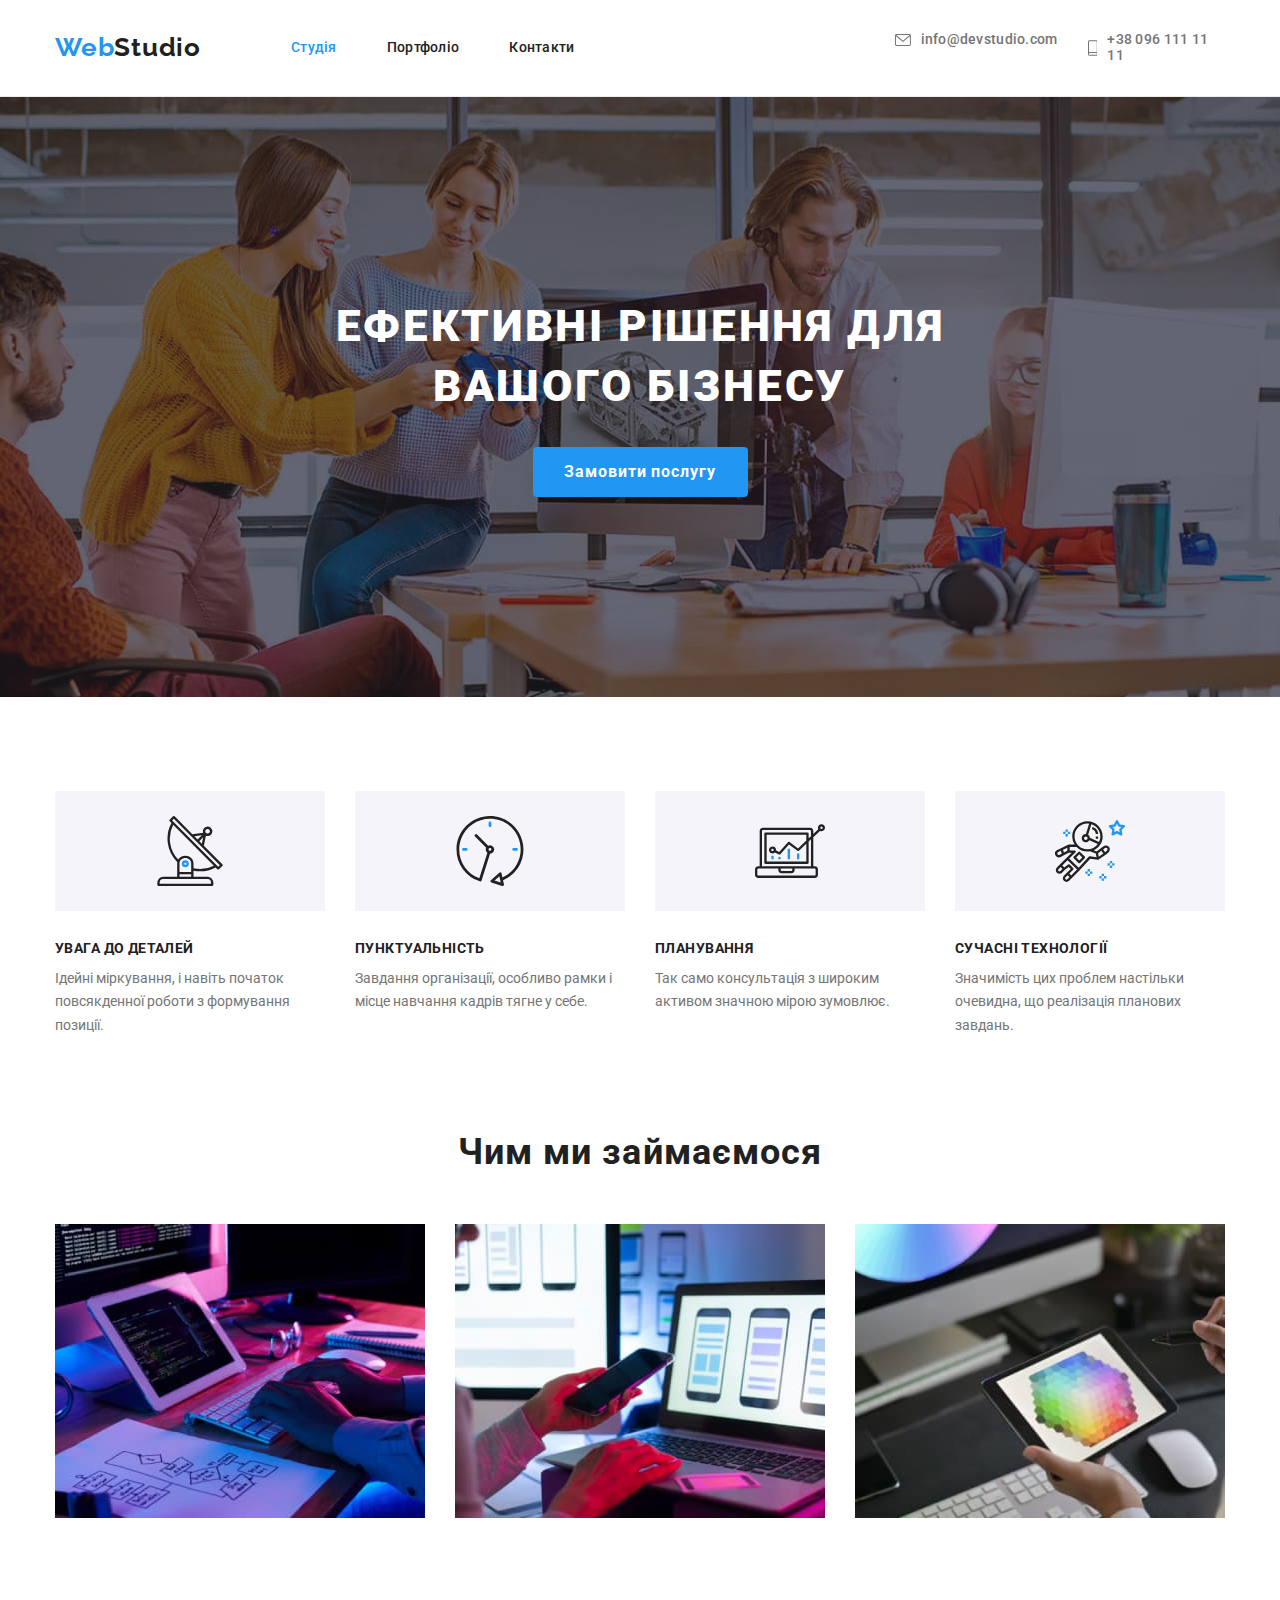
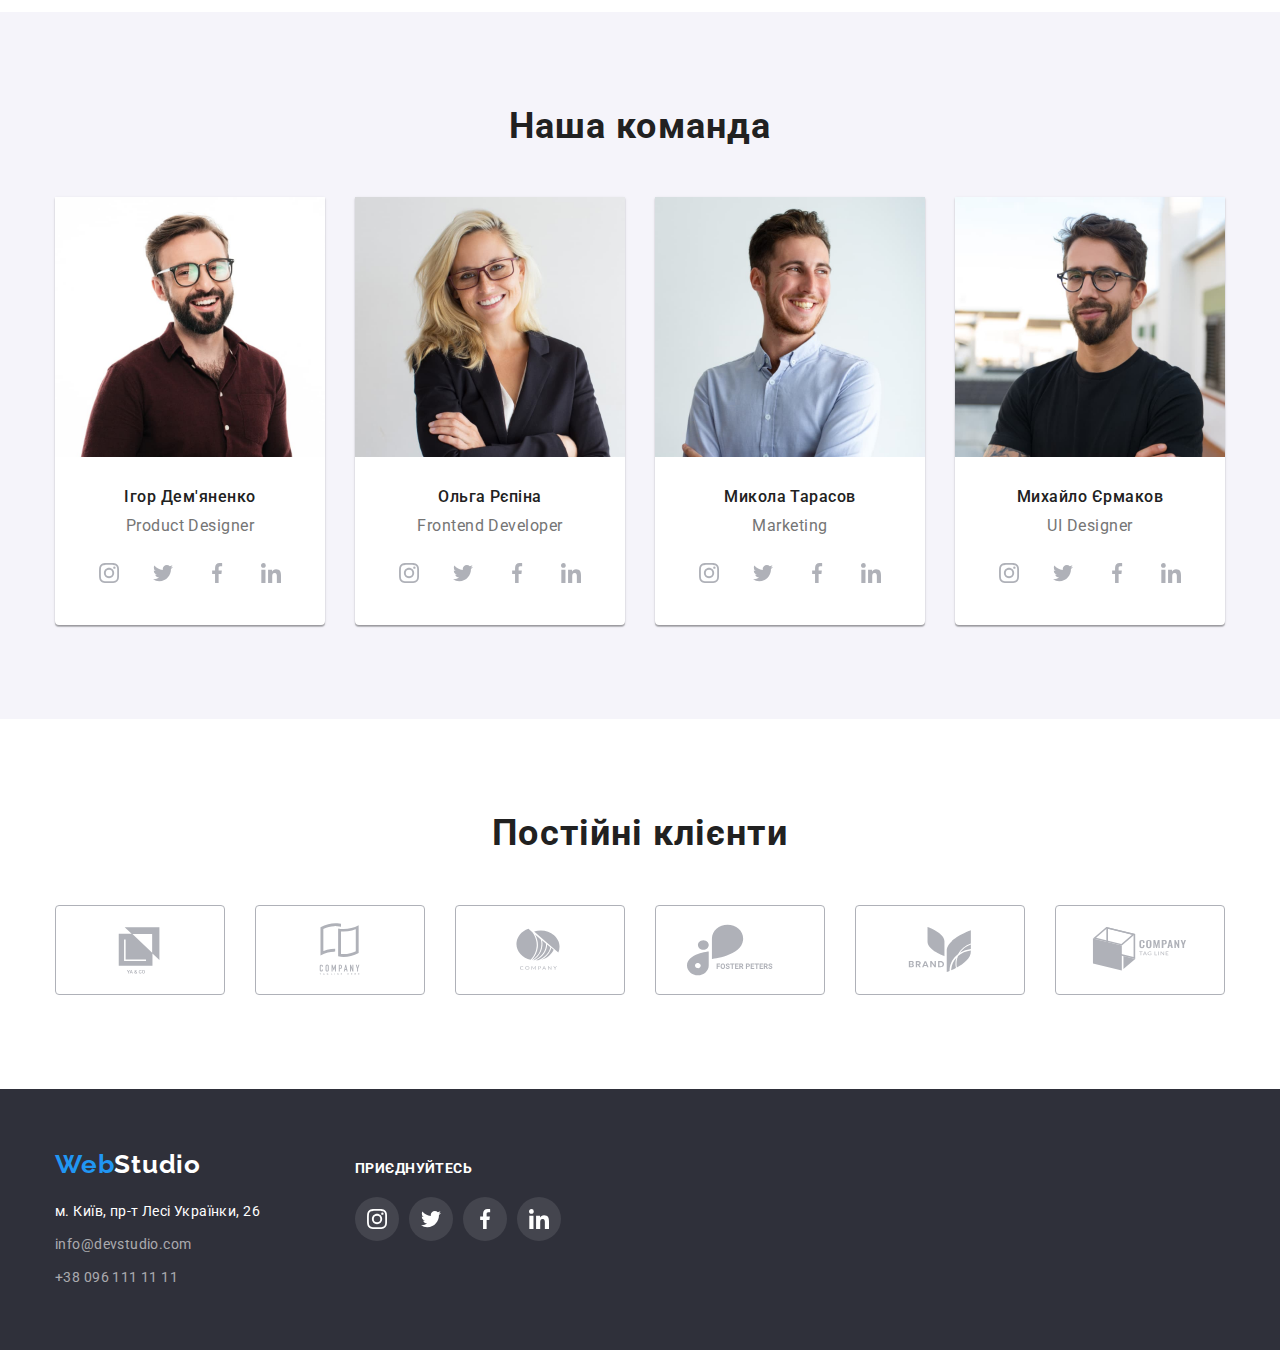
==== index.html @ 6e2fa0db "Initial commit" ====
<!DOCTYPE html>
<html lang="uk">
  <head>
    <meta charset="UTF-8" />
    <meta http-equiv="X-UA-Compatible" content="IE=edge" />
    <meta name="viewport" content="width=device-width, initial-scale=1.0" />
    <title>Document</title>
    <link rel="preconnect" href="https://fonts.googleapis.com" />
    <link rel="preconnect" href="https://fonts.gstatic.com" crossorigin />
    <link
      href="https://fonts.googleapis.com/css2?family=Raleway:wght@700&family=Roboto:wght@400;500;700;900&display=swap"
      rel="stylesheet"
    />
    <link
      rel="stylesheet"
      href="https://cdnjs.cloudflare.com/ajax/libs/modern-normalize/1.1.0/modern-normalize.min.css"
    />
    <link rel="stylesheet" href="./css/styles.css" />
  </head>
  <body>
    <header>
      <div class="container">
        <div class="header-container">
          <nav class="header-nav">
            <a class="logo link" href="./index.html" lang="en"
              ><span class="accent">Web</span>Studio</a
            >
            <ul class="site-nav list">
              <li><a class="link current" href="./index.html">Студія</a></li>
              <li><a class="link" href="./portfolio.html">Портфоліо</a></li>
              <li><a class="link" href="#">Контакти</a></li>
            </ul>
          </nav>
          <ul class="auth-nav list">
            <li>
              <a class="link" href="mailto:info@devstudio.com">
                <svg width="16" height="12">
                  <use href="./images/icons.svg#icon-mail"></use>
                </svg>
                info@devstudio.com
              </a>
            </li>
            <li>
              <a class="link" href="tel:+380961111111">
                <svg width="10" height="16">
                  <use href="./images/icons.svg#icon-phone"></use>
                </svg>
                +38 096 111 11 11
              </a>
            </li>
          </ul>
        </div>
      </div>
    </header>
    <main>
      <section class="hero">
        <div class="hero-content">
          <h1 class="hero-title">Ефективні рішення для вашого бізнесу</h1>
          <button class="hero-button" type="button">Замовити послугу</button>
        </div>
      </section>
      <section class="section">
        <div class="container">
          <h2 class="section-title visually-hidden">Особливості</h2>
          <ul class="features list">
            <li class="features-item">
              <div class="features-icon">
                <svg width="70" height="70">
                  <use href="./images/icons.svg#icon-antenna"></use>
                </svg>
              </div>
              <h3 class="features-title">Увага до деталей</h3>
              <p class="features-text">
                Ідейні міркування, і навіть початок повсякденної роботи з формування позиції.
              </p>
            </li>
            <li class="features-item">
              <div class="features-icon">
                <svg width="70" height="70">
                  <use href="./images/icons.svg#icon-clock"></use>
                </svg>
              </div>
              <h3 class="features-title">Пунктуальність</h3>
              <p class="features-text">
                Завдання організації, особливо рамки і місце навчання кадрів тягне у себе.
              </p>
            </li>
            <li class="features-item">
              <div class="features-icon">
                <svg width="70" height="70">
                  <use href="./images/icons.svg#icon-diagram"></use>
                </svg>
              </div>
              <h3 class="features-title">Планування</h3>
              <p class="features-text">
                Так само консультація з широким активом значною мірою зумовлює.
              </p>
            </li>
            <li class="features-item">
              <div class="features-icon">
                <svg width="70" height="70">
                  <use href="./images/icons.svg#icon-astronaut"></use>
                </svg>
              </div>
              <h3 class="features-title">Сучасні технології</h3>
              <p class="features-text">
                Значимість цих проблем настільки очевидна, що реалізація планових завдань.
              </p>
            </li>
          </ul>
        </div>
      </section>
      <section class="section product">
        <div class="container">
          <h2 class="section-title">Чим ми займаємося</h2>
          <ul class="list">
            <li>
              <img src="./images/desktop-app.jpg" alt="Десктопні додатки" width="370" />
            </li>
            <li>
              <img src="./images/mobile-app.jpg" alt="Мобільні додатки" width="370" />
            </li>
            <li>
              <img src="./images/design-solution.jpg" alt="Дизайнерські рішення" width="370" />
            </li>
          </ul>
        </div>
      </section>
      <section class="team section">
        <div class="container">
          <h2 class="section-title">Наша команда</h2>
          <ul class="team list">
            <li class="team-item">
              <img class="team-image" src="./images/pd.jpg" alt="Дизайнер продукту" width="270" />
              <div class="team-card-content">
                <h3 class="team-title">Ігор Дем'яненко</h3>
                <p class="team-text">Product Designer</p>
                <ul class="social-list list">
                  <li class="social-item">
                    <a class="social-link" href="#">
                      <svg class="social-icon" width="20" height="20">
                        <use href="./images/icons.svg#icon-instagram"></use>
                      </svg>
                    </a>
                  </li>
                  <li class="social-item">
                    <a class="social-link" href="#">
                      <svg class="social-icon" width="20" height="20">
                        <use href="./images/icons.svg#icon-twitter"></use>
                      </svg>
                    </a>
                  </li>
                  <li class="social-item">
                    <a class="social-link" href="#">
                      <svg class="social-icon" width="20" height="20">
                        <use href="./images/icons.svg#icon-facebook"></use>
                      </svg>
                    </a>
                  </li>
                  <li class="social-item">
                    <a class="social-link" href="#">
                      <svg class="social-icon" width="20" height="20">
                        <use href="./images/icons.svg#icon-linkedin"></use>
                      </svg>
                    </a>
                  </li>
                </ul>
              </div>
            </li>
            <li class="team-item">
              <img
                class="team-image"
                src="./images/fd.jpg"
                alt="Розробник інтерфейсу"
                width="270"
              />
              <div class="team-card-content">
                <h3 class="team-title">Ольга Рєпіна</h3>
                <p class="team-text">Frontend Developer</p>
                <ul class="social-list list">
                  <li class="social-item">
                    <a class="social-link" href="#">
                      <svg class="social-icon" width="20" height="20">
                        <use href="./images/icons.svg#icon-instagram"></use>
                      </svg>
                    </a>
                  </li>
                  <li class="social-item">
                    <a class="social-link" href="#">
                      <svg class="social-icon" width="20" height="20">
                        <use href="./images/icons.svg#icon-twitter"></use>
                      </svg>
                    </a>
                  </li>
                  <li class="social-item">
                    <a class="social-link" href="#">
                      <svg class="social-icon" width="20" height="20">
                        <use href="./images/icons.svg#icon-facebook"></use>
                      </svg>
                    </a>
                  </li>
                  <li class="social-item">
                    <a class="social-link" href="#">
                      <svg class="social-icon" width="20" height="20">
                        <use href="./images/icons.svg#icon-linkedin"></use>
                      </svg>
                    </a>
                  </li>
                </ul>
              </div>
            </li>
            <li class="team-item">
              <img class="team-image" src="./images/m.jpg" alt="Маркетолог" width="270" />
              <div class="team-card-content">
                <h3 class="team-title">Микола Тарасов</h3>
                <p class="team-text">Marketing</p>
                <ul class="social-list list">
                  <li class="social-item">
                    <a class="social-link" href="#">
                      <svg class="social-icon" width="20" height="20">
                        <use href="./images/icons.svg#icon-instagram"></use>
                      </svg>
                    </a>
                  </li>
                  <li class="social-item">
                    <a class="social-link" href="#">
                      <svg class="social-icon" width="20" height="20">
                        <use href="./images/icons.svg#icon-twitter"></use>
                      </svg>
                    </a>
                  </li>
                  <li class="social-item">
                    <a class="social-link" href="#">
                      <svg class="social-icon" width="20" height="20">
                        <use href="./images/icons.svg#icon-facebook"></use>
                      </svg>
                    </a>
                  </li>
                  <li class="social-item">
                    <a class="social-link" href="#">
                      <svg class="social-icon" width="20" height="20">
                        <use href="./images/icons.svg#icon-linkedin"></use>
                      </svg>
                    </a>
                  </li>
                </ul>
              </div>
            </li>
            <li class="team-item">
              <img
                class="team-image"
                src="./images/ui.jpg"
                alt="Дизайнер інтерфейсу користувача"
                width="270"
              />
              <div class="team-card-content">
                <h3 class="team-title">Михайло Єрмаков</h3>
                <p class="team-text">UI Designer</p>
                <ul class="social-list list">
                  <li class="social-item">
                    <a class="social-link" href="#">
                      <svg class="social-icon" width="20" height="20">
                        <use href="./images/icons.svg#icon-instagram"></use>
                      </svg>
                    </a>
                  </li>
                  <li class="social-item">
                    <a class="social-link" href="#">
                      <svg class="social-icon" width="20" height="20">
                        <use href="./images/icons.svg#icon-twitter"></use>
                      </svg>
                    </a>
                  </li>
                  <li class="social-item">
                    <a class="social-link" href="#">
                      <svg class="social-icon" width="20" height="20">
                        <use href="./images/icons.svg#icon-facebook"></use>
                      </svg>
                    </a>
                  </li>
                  <li class="social-item">
                    <a class="social-link" href="#">
                      <svg class="social-icon" width="20" height="20">
                        <use href="./images/icons.svg#icon-linkedin"></use>
                      </svg>
                    </a>
                  </li>
                </ul>
              </div>
            </li>
          </ul>
        </div>
      </section>
      <section class="section">
        <div class="container">
          <h2 class="section-title">Постійні клієнти</h2>
          <ul class="clients list">
            <li class="clients-item">
              <a class="clients-link" href="#">
                <svg class="clients-icon" width="106" height="60">
                  <use href="./images/icons.svg#icon-ya-co"></use>
                </svg>
              </a>
            </li>
            <li class="clients-item">
              <a class="clients-link" href="#">
                <svg class="clients-icon" width="106" height="106">
                  <use href="./images/icons.svg#icon-tagline"></use>
                </svg>
              </a>
            </li>
            <li class="clients-item">
              <a class="clients-link" href="#">
                <svg class="clients-icon" width="106" height="60">
                  <use href="./images/icons.svg#icon-company"></use>
                </svg>
              </a>
            </li>
            <li class="clients-item">
              <a class="clients-link" href="#">
                <svg class="clients-icon" width="106" height="60">
                  <use href="./images/icons.svg#icon-foster-peters"></use>
                </svg>
              </a>
            </li>
            <li class="clients-item">
              <a class="clients-link" href="#">
                <svg class="clients-icon" width="106" height="60">
                  <use href="./images/icons.svg#icon-brand"></use>
                </svg>
              </a>
            </li>
            <li class="clients-item">
              <a class="clients-link" href="#">
                <svg class="clients-icon" width="106" height="60">
                  <use href="./images/icons.svg#icon-tag-line"></use>
                </svg>
              </a>
            </li>
          </ul>
        </div>
      </section>
    </main>

    <footer class="footer">
      <div class="container">
        <div>
          <a class="logo link" href="./index.html" lang="en"
            ><span class="accent">Web</span>Studio</a
          >
          <address>
            <ul class="list">
              <li class="footer-item">
                <a
                  class="footer-map link"
                  href="https://goo.gl/maps/CPtrU1FHBa2aNyZL9"
                  target="_blank"
                  rel="noopener noreferrer nofollow"
                  >м. Київ, пр-т Лесі Українки, 26</a
                >
              </li>
              <li class="footer-item">
                <a class="contacts link" href="mailto:info@devstudio.com">info@devstudio.com</a>
              </li>
              <li class="footer-item">
                <a class="contacts link" href="tel:+380961111111">+38 096 111 11 11</a>
              </li>
            </ul>
          </address>
        </div>
        <div class="social-box">
          <h3 class="social-title">приєднуйтесь</h3>
          <ul class="social-list list">
            <li class="social-item">
              <a class="social-link" href="#">
                <svg class="social-icon" width="20" height="20">
                  <use href="./images/icons.svg#icon-instagram"></use>
                </svg>
              </a>
            </li>
            <li class="social-item">
              <a class="social-link" href="#">
                <svg class="social-icon" width="20" height="20">
                  <use href="./images/icons.svg#icon-twitter"></use>
                </svg>
              </a>
            </li>
            <li class="social-item">
              <a class="social-link" href="#">
                <svg class="social-icon" width="20" height="20">
                  <use href="./images/icons.svg#icon-facebook"></use>
                </svg>
              </a>
            </li>
            <li class="social-item">
              <a class="social-link" href="#">
                <svg class="social-icon" width="20" height="20">
                  <use href="./images/icons.svg#icon-linkedin"></use>
                </svg>
              </a>
            </li>
          </ul>
        </div>
      </div>
    </footer>
  </body>
</html>
---- css/styles.css ----
/* основний колір тексту #757575 */
/*вторинний колір тексту #212121 */
/* акцент  #2196F3 */
/* основний колір фону #FFFFFF */
/* вторинний колір фону #F5F4FA */
/* колір фону героя #2F303A */
:root {
  --primary-text-color: #757575;
  --title-text-color: #212121;
  --accent-color: #2196f3;
  --primary-background-color: #ffffff;
  --team-background-color: #f5f4fa;
  --secondary-background-color: #2f303a;
  --icon-color: #afb1b8;
}

body {
  background-color: var(--primary-background-color);
  color: var(--primary-text-color);

  font-family: Roboto, sans-serif;
  font-size: 14px;
  line-height: 1.7;
}
/* скидає крапочки біля списків */
.list {
  padding-left: 0;
  margin: 0;
  list-style: none;
}
/* скидає підкреслення в посиланнях */
.link {
  text-decoration: none;
}
/* скидає margin в заголовках і абзацах */
h1,
h2,
h3,
h4,
h5,
h6,
p {
  margin-top: 0;
  margin-bottom: 0;
}
img {
  display: block;
  max-width: 100%;
  height: auto;
}
/* Container */
.container {
  width: 1200px;
  margin-right: auto;
  margin-left: auto;
  padding-left: 15px;
  padding-right: 15px;
}
/* Section */
.section {
  padding-top: 94px;
  padding-bottom: 94px;
}
/* Section product */
.section.product {
  padding-top: 0;
}
/* Section title */
.section-title {
  margin-bottom: 50px;
  color: var(--title-text-color);

  font-weight: 700;
  font-size: 36px;
  line-height: 1.16;
  letter-spacing: 0.03em;
  text-align: center;
}
/* Header */
header {
  border-bottom: 1px solid #ececec;
}
.header-container {
  display: flex;
  align-items: center;
  gap: 320px;
}
.header-nav {
  display: flex;
  align-items: center;
  flex-grow: 1;
  gap: 90px;
}
/* logotyp */
.logo {
  color: var(--title-text-color);

  font-family: Raleway, sans-serif;
  font-weight: 700;
  font-size: 26px;
  line-height: 1.19;
  letter-spacing: 0.03em;
}
.accent {
  color: var(--accent-color);
}

/* site nav */
.site-nav {
  display: flex;
  gap: 50px;
}
.site-nav .link,
.auth-nav .link {
  display: block;
  padding-top: 32px;
  padding-bottom: 32px;
  color: var(--title-text-color);

  font-weight: 500;
  font-size: 14px;
  line-height: 1.14;
  letter-spacing: 0.02em;
}
.site-nav .link:hover,
.site-nav .link:focus {
  color: var(--accent-color);
}
.site-nav .link.current {
  color: var(--accent-color);
}
/* auth nav */
.auth-nav {
  display: flex;
  gap: 30px;
}

.auth-nav .link {
  display: flex;
  align-items: center;
  gap: 10px;
  fill: var(--primary-text-color);
}
.auth-nav .link {
  color: var(--primary-text-color);
}
.auth-nav .link:hover,
.auth-nav .link:focus {
  color: var(--accent-color);
  fill: currentColor;
}
/* Hero */
.hero {
  max-width: 1600px;
  margin-left: auto;
  margin-right: auto;
  padding-top: 200px;
  padding-bottom: 200px;
  background-image: linear-gradient(to right, rgba(47, 48, 58, 0.4), rgba(47, 48, 58, 0.4)),
    url(../images/hero.jpg);
  background-repeat: no-repeat;
  background-position: center;
  background-size: cover;
  background-color: var(--secondary-background-color);
}
.hero-content {
  margin-left: auto;
  margin-right: auto;
  max-width: 700px;
  text-align: center;
}
.hero-title {
  margin-top: 0;
  margin-bottom: 30px;

  color: var(--primary-background-color);

  font-weight: 900;
  font-size: 44px;
  line-height: 1.36;
  letter-spacing: 0.06em;
  text-transform: uppercase;
}
.hero-button {
  display: flex;
  align-items: center;
  justify-content: center;
  margin: 0 auto;
  width: 215px;
  height: 50px;
  padding: 10px;

  color: var(--primary-background-color);
  background-color: var(--accent-color);
  border: none;
  border-radius: 4px;

  font-weight: 700;
  font-size: 16px;
  line-height: 1.88;
  letter-spacing: 0.06em;
  cursor: pointer;
}
.hero-button:hover,
.hero-button:focus {
  background-color: #188ce8;
}

/*Приховує заголовок секції  */
.visually-hidden {
  position: absolute;
  white-space: nowrap;
  width: 1px;
  height: 1px;
  overflow: hidden;
  border: 0;
  padding: 0;
  clip: rect(0 0 0 0);
  clip-path: inset(50%);
  margin: -1px;
}
/* Features */
.features.list {
  display: flex;
  align-items: flex-start;
  gap: 30px;
}
.features-item {
  width: 270px;
}
.features-icon {
  padding: 25px 100px;
  margin-bottom: 30px;

  display: flex;
  align-items: center;
  justify-content: center;

  background-color: var(--team-background-color);
}
.features-title,
.social-title {
  margin-top: 0;
  margin-bottom: 10px;
  color: var(--title-text-color);

  font-weight: 700;
  font-size: 14px;
  line-height: 1.14;
  letter-spacing: 0.03em;
  text-transform: uppercase;
}
/* Section Product */
.product .list {
  display: flex;
  gap: 30px;
}
/* Section about Team */
.team {
  background-color: var(--team-background-color);
}
.team.list {
  display: flex;
  gap: 30px;
}
.team-card-content {
  padding: 30px;
}
.team-item {
  background-color: var(--primary-background-color);
  text-align: center;
  box-shadow: 0px 1px 3px rgba(0, 0, 0, 0.12), 0px 1px 1px rgba(0, 0, 0, 0.14),
    0px 2px 1px rgba(0, 0, 0, 0.2);
  border-radius: 0px 0px 4px 4px;
}
.team-title {
  margin-bottom: 10px;

  color: var(--title-text-color);

  font-weight: 500;
  font-size: 16px;
  line-height: 1.19;
  letter-spacing: 0.03em;
}
.team-text {
  margin-bottom: 16px;
  font-size: 16px;
  line-height: calc(19 / 16);
  letter-spacing: 0.03em;
}
.social-list {
  display: flex;
  gap: 10px;
  justify-content: center;
}
.social-item {
  width: 44px;
  height: 44px;
}
.social-link {
  display: flex;
  align-items: center;
  justify-content: center;
  width: 100%;
  height: 100%;
  border-radius: 50%;
  background-color: transparent;
  fill: var(--icon-color);
}
.social-link:hover,
.social-link:focus {
  background-color: var(--accent-color);
  fill: var(--primary-background-color);
}
/* Portfolio main */
.portfolio-buttons {
  display: flex;
  justify-content: center;
  gap: 8px;
}
.portfolio-cards {
  display: flex;
  flex-wrap: wrap;
  gap: 30px;
}
.portfolio .list {
  margin-bottom: 50px;
}
/* portfolio button */
.portfolio-button {
  padding: 6px 22px;

  color: var(--title-text-color);
  background-color: var(--team-background-color);
  border: none;
  border-radius: 4px;

  font-family: inherit;
  font-weight: 500;
  font-size: 16px;
  line-height: 1.6;
  cursor: pointer;
}
.portfolio-button:hover,
.portfolio-button:focus {
  color: var(--primary-background-color);
  background-color: var(--accent-color);
  box-shadow: 0px 3px 1px rgba(0, 0, 0, 0.1), 0px 1px 2px rgba(0, 0, 0, 0.08),
    0px 2px 2px rgba(0, 0, 0, 0.12);
  border-radius: 4px;
}
/* portfolio-card */
.portfolio-card {
  flex-basis: calc((100% - 60px) / 3);
}
.portfolio-link {
  display: block;
}
.portfolio-link:hover,
.portfolio-link:focus {
  box-shadow: 0px 1px 1px rgba(0, 0, 0, 0.12), 0px 4px 4px rgba(0, 0, 0, 0.06),
    1px 4px 6px rgba(0, 0, 0, 0.16);
}
.card-content {
  padding: 20px 24px;
  /* border-top: none;
  border: 1px solid #eeeeee; */
  border-right: 1px solid #eeeeee;
  border-left: 1px solid #eeeeee;
  border-bottom: 1px solid #eeeeee;
}
/* Portfolio title */
.portfolio-title {
  margin-bottom: 4px;

  color: var(--title-text-color);

  font-weight: 700;
  font-size: 18px;
  line-height: 2;
  letter-spacing: 0.06em;
}
.portfolio-subtitle {
  color: var(--primary-text-color);

  font-size: 16px;
  line-height: 1.88;
}
/* Section Clients */
.clients.list {
  display: flex;
  align-items: center;
  justify-content: center;
  gap: 30px;
}
.clients-item {
  width: 170px;
  height: 90px;
}
.clients-link {
  display: flex;
  align-items: center;
  justify-content: center;
  width: 100%;
  height: 100%;
  fill: var(--icon-color);
  border: 1px solid #afb1b8;
  border-radius: 4px;
}
.clients-link:hover,
.clients-link:focus {
  border-color: var(--accent-color);
  fill: var(--accent-color);
}
/* footer */
.footer {
  padding-top: 60px;
  padding-bottom: 60px;
  background-color: var(--secondary-background-color);
}
.footer .container {
  display: flex;
  align-items: baseline;
  gap: 70px;
}
/* contacts in footer */
.contacts {
  display: inline-block;
  color: rgba(255, 255, 255, 0.6);
  font-style: normal;
  letter-spacing: 0.03em;
}
.contacts:hover,
.contacts:focus {
  color: var(--accent-color);
}
/* map in footer */
.footer-map {
  display: inline-block;
  color: var(--primary-background-color);
  font-style: normal;
  letter-spacing: 0.03em;
}
/* logo in footer */
.footer .logo {
  display: inline-block;
  margin-bottom: 20px;
  color: var(--primary-background-color);
}
.footer-item {
  width: 230px;
}
.footer-item:not(:last-child) {
  margin-bottom: 9px;
}
.footer-item > a {
  width: 100%;
}
.social-title {
  margin-bottom: 20px;
  color: var(--primary-background-color);
}
.social-box {
  display: flex;
  flex-direction: column;
  justify-content: center;
  align-items: flex-start;
}
.footer .social-link {
  background-color: rgba(255, 255, 255, 0.1);
  fill: var(--primary-background-color);
}
.footer .social-link:hover,
.footer .social-link:focus {
  background-color: var(--accent-color);
}
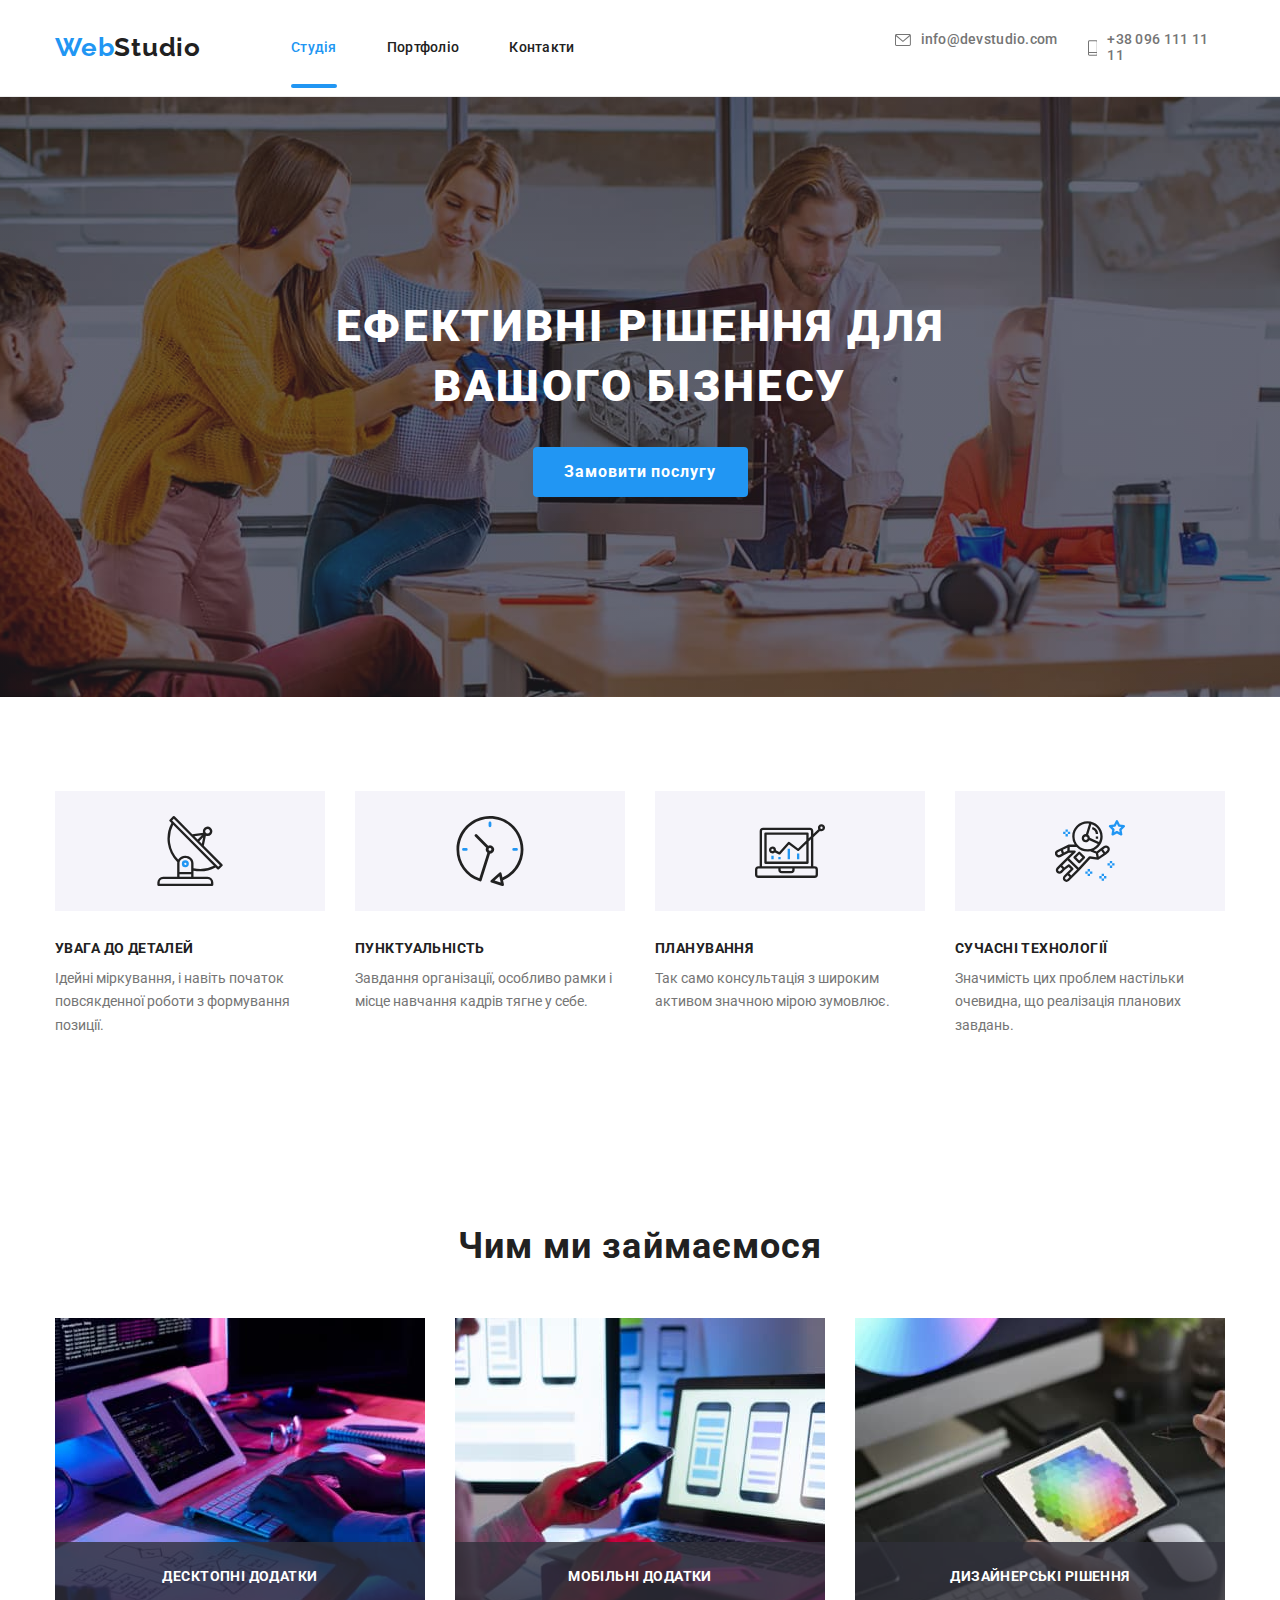
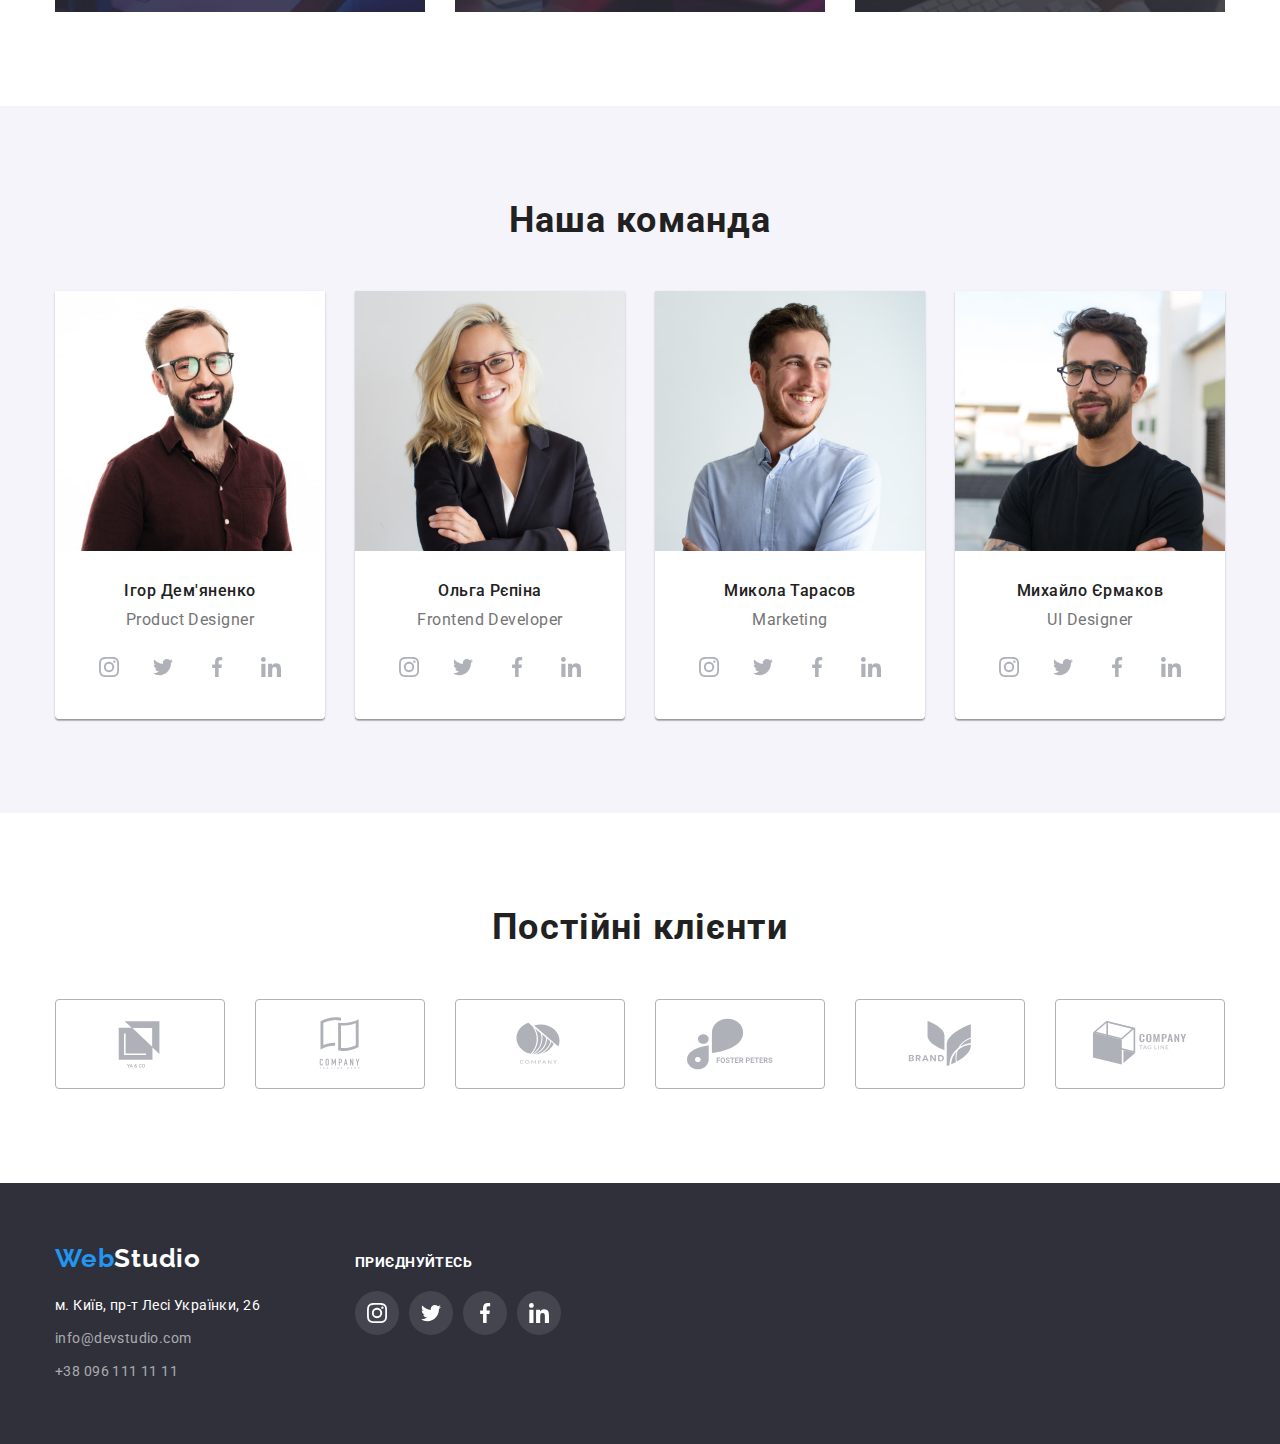
==== commit 737f7816: "add animation" ====
--- a/index.html
+++ b/index.html
@@ -26,7 +26,7 @@
               ><span class="accent">Web</span>Studio</a
             >
             <ul class="site-nav list">
-              <li><a class="link current" href="./index.html">Студія</a></li>
+              <li class="site-nav-item"><a class="link current" href="./index.html">Студія</a></li>
               <li><a class="link" href="./portfolio.html">Портфоліо</a></li>
               <li><a class="link" href="#">Контакти</a></li>
             </ul>
@@ -56,7 +56,7 @@
       <section class="hero">
         <div class="hero-content">
           <h1 class="hero-title">Ефективні рішення для вашого бізнесу</h1>
-          <button class="hero-button" type="button">Замовити послугу</button>
+          <button data-modal-open class="hero-button" type="button">Замовити послугу</button>
         </div>
       </section>
       <section class="section">
@@ -110,18 +110,21 @@
           </ul>
         </div>
       </section>
-      <section class="section product">
+      <section class="section product-section">
         <div class="container">
           <h2 class="section-title">Чим ми займаємося</h2>
           <ul class="list">
-            <li>
+            <li class="product-item">
               <img src="./images/desktop-app.jpg" alt="Десктопні додатки" width="370" />
-            </li>
-            <li>
+              <p class="product-text">Десктопні додатки</p>
+            </li>
+            <li class="product-item">
               <img src="./images/mobile-app.jpg" alt="Мобільні додатки" width="370" />
-            </li>
-            <li>
+              <p class="product-text">Мобільні додатки</p>
+            </li>
+            <li class="product-item">
               <img src="./images/design-solution.jpg" alt="Дизайнерські рішення" width="370" />
+              <p class="product-text">Дизайнерські рішення</p>
             </li>
           </ul>
         </div>
@@ -340,6 +343,15 @@
           </ul>
         </div>
       </section>
+      <div class="backdrop is-hidden" data-modal>
+        <div class="modal">
+          <button data-modal-close class="modal-button" type="button">
+            <svg class="modal-item" width="11" height="11">
+              <use href="./images/icons.svg#icon-close"></use>
+            </svg>
+          </button>
+        </div>
+      </div>
     </main>
 
     <footer class="footer">
@@ -403,5 +415,6 @@
         </div>
       </div>
     </footer>
+    <script src="./js/modal.js"></script>
   </body>
 </html>
--- a/css/styles.css
+++ b/css/styles.css
@@ -12,6 +12,7 @@
   --team-background-color: #f5f4fa;
   --secondary-background-color: #2f303a;
   --icon-color: #afb1b8;
+  --position-color: rgba(47, 48, 58, 0.8);
 }
 
 body {
@@ -121,6 +122,8 @@
   font-size: 14px;
   line-height: 1.14;
   letter-spacing: 0.02em;
+
+  transition: color 250ms cubic-bezier(0.4, 0, 0.2, 1);
 }
 .site-nav .link:hover,
 .site-nav .link:focus {
@@ -129,6 +132,22 @@
 .site-nav .link.current {
   color: var(--accent-color);
 }
+.site-nav-item {
+  position: relative;
+}
+.link.current::after {
+  content: '';
+  position: absolute;
+  left: 0;
+  bottom: 0;
+
+  display: block;
+  width: 100%;
+  height: 4px;
+
+  background-color: var(--accent-color);
+  border-radius: 2px;
+}
 /* auth nav */
 .auth-nav {
   display: flex;
@@ -140,10 +159,10 @@
   align-items: center;
   gap: 10px;
   fill: var(--primary-text-color);
-}
-.auth-nav .link {
   color: var(--primary-text-color);
-}
+  transition: color 250ms cubic-bezier(0.4, 0, 0.2, 1), fill 250ms cubic-bezier(0.4, 0, 0.2, 1);
+}
+
 .auth-nav .link:hover,
 .auth-nav .link:focus {
   color: var(--accent-color);
@@ -200,6 +219,8 @@
   line-height: 1.88;
   letter-spacing: 0.06em;
   cursor: pointer;
+
+  transition: background-color 250ms cubic-bezier(0.4, 0, 0.2, 1);
 }
 .hero-button:hover,
 .hero-button:focus {
@@ -251,10 +272,33 @@
   text-transform: uppercase;
 }
 /* Section Product */
-.product .list {
+.product-section .list {
   display: flex;
   gap: 30px;
 }
+.product-item {
+  position: relative;
+}
+.product-text {
+  position: absolute;
+  bottom: 0;
+  left: 0;
+
+  display: flex;
+  justify-content: center;
+  align-items: center;
+  width: 100%;
+  height: 70px;
+
+  background-color: var(--position-color);
+
+  font-weight: 700;
+  line-height: 1.14;
+  letter-spacing: 0.03em;
+  text-transform: uppercase;
+  color: var(--primary-background-color);
+}
+
 /* Section about Team */
 .team {
   background-color: var(--team-background-color);
@@ -307,6 +351,8 @@
   border-radius: 50%;
   background-color: transparent;
   fill: var(--icon-color);
+  transition: background-color 250ms cubic-bezier(0.4, 0, 0.2, 1),
+    fill 250ms cubic-bezier(0.4, 0, 0.2, 1);
 }
 .social-link:hover,
 .social-link:focus {
@@ -341,6 +387,10 @@
   font-size: 16px;
   line-height: 1.6;
   cursor: pointer;
+
+  transition: color 250ms cubic-bezier(0.4, 0, 0.2, 1),
+    background-color 250ms cubic-bezier(0.4, 0, 0.2, 1),
+    box-shadow 250ms cubic-bezier(0.4, 0, 0.2, 1);
 }
 .portfolio-button:hover,
 .portfolio-button:focus {
@@ -356,6 +406,7 @@
 }
 .portfolio-link {
   display: block;
+  transition: box-shadow 250ms cubic-bezier(0.4, 0, 0.2, 1);
 }
 .portfolio-link:hover,
 .portfolio-link:focus {
@@ -370,6 +421,35 @@
   border-left: 1px solid #eeeeee;
   border-bottom: 1px solid #eeeeee;
 }
+.card-overlay {
+  position: relative;
+  overflow: hidden;
+}
+.card-text {
+  position: absolute;
+  bottom: 0;
+  left: 0;
+
+  display: flex;
+  justify-content: center;
+  align-items: center;
+  width: 100%;
+  height: 101%;
+
+  padding: 0 24px;
+
+  font-size: 18px;
+  line-height: 1.55;
+  letter-spacing: 0.03em;
+  color: var(--primary-background-color);
+  background-color: rgba(33, 150, 243, 0.9);
+
+  transform: translateY(100%);
+  transition: transform 250ms cubic-bezier(0.4, 0, 0.2, 1);
+}
+.portfolio-link:hover .card-text {
+  transform: translateY(0);
+}
 /* Portfolio title */
 .portfolio-title {
   margin-bottom: 4px;
@@ -407,11 +487,66 @@
   fill: var(--icon-color);
   border: 1px solid #afb1b8;
   border-radius: 4px;
+
+  transition: border-color 250ms cubic-bezier(0.4, 0, 0.2, 1),
+    fill 250ms cubic-bezier(0.4, 0, 0.2, 1);
 }
 .clients-link:hover,
 .clients-link:focus {
   border-color: var(--accent-color);
   fill: var(--accent-color);
+}
+/* backdrop */
+.backdrop {
+  position: fixed;
+  top: 0;
+  left: 0;
+
+  width: 100%;
+  height: 100%;
+
+  background-color: rgba(0, 0, 0, 0.2);
+  opacity: 1;
+  transition: opacity 250ms cubic-bezier(0.4, 0, 0.2, 1);
+}
+.backdrop.is-hidden {
+  opacity: 0;
+  pointer-events: none;
+}
+.backdrop.is-hidden .modal {
+  transform: translateX(-50%) translateY(-50%) scale(0.9);
+}
+.modal {
+  position: absolute;
+  top: 50%;
+  left: 50%;
+  transform: translateX(-50%) translateY(-50%) scale(1);
+
+  width: 530px;
+  height: 580px;
+
+  background-color: var(--primary-background-color);
+  box-shadow: 0px 1px 3px rgba(0, 0, 0, 0.12), 0px 1px 1px rgba(0, 0, 0, 0.14),
+    0px 2px 1px rgba(0, 0, 0, 0.2);
+  border-radius: 4px;
+
+  transition: transform 250ms cubic-bezier(0.4, 0, 0.2, 1);
+}
+.modal-button {
+  position: absolute;
+  top: 8px;
+  right: 8px;
+  width: 30px;
+  height: 30px;
+
+  background: transparent;
+  border: 1px solid rgba(0, 0, 0, 0.1);
+  border-radius: 50%;
+  transition: fill 250ms cubic-bezier(0.4, 0, 0.2, 1);
+}
+.modal-button:hover,
+.modal-button:focus {
+  fill: red;
 }
 /* footer */
 .footer {
@@ -430,6 +565,7 @@
   color: rgba(255, 255, 255, 0.6);
   font-style: normal;
   letter-spacing: 0.03em;
+  transition: color 250ms cubic-bezier(0.4, 0, 0.2, 1);
 }
 .contacts:hover,
 .contacts:focus {
@@ -470,6 +606,7 @@
 .footer .social-link {
   background-color: rgba(255, 255, 255, 0.1);
   fill: var(--primary-background-color);
+  transition: background-color 250ms cubic-bezier(0.4, 0, 0.2, 1);
 }
 .footer .social-link:hover,
 .footer .social-link:focus {
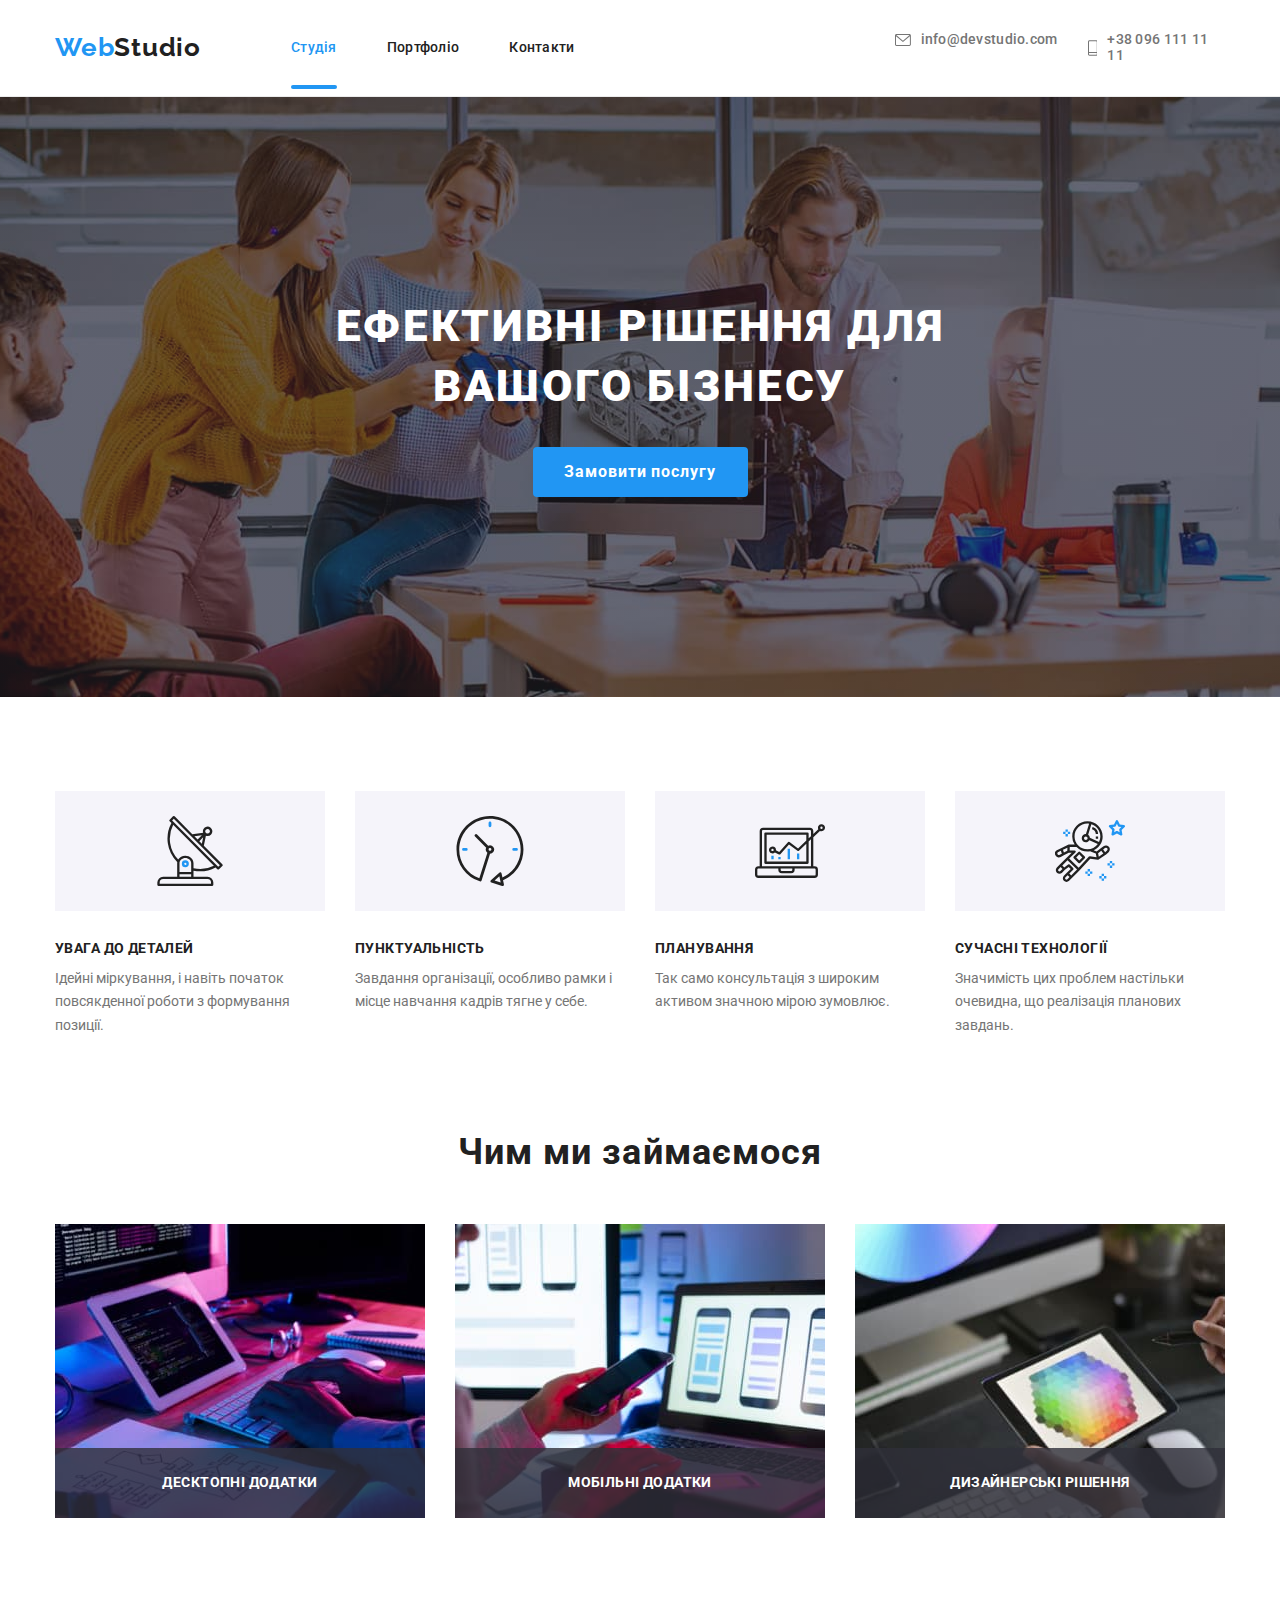
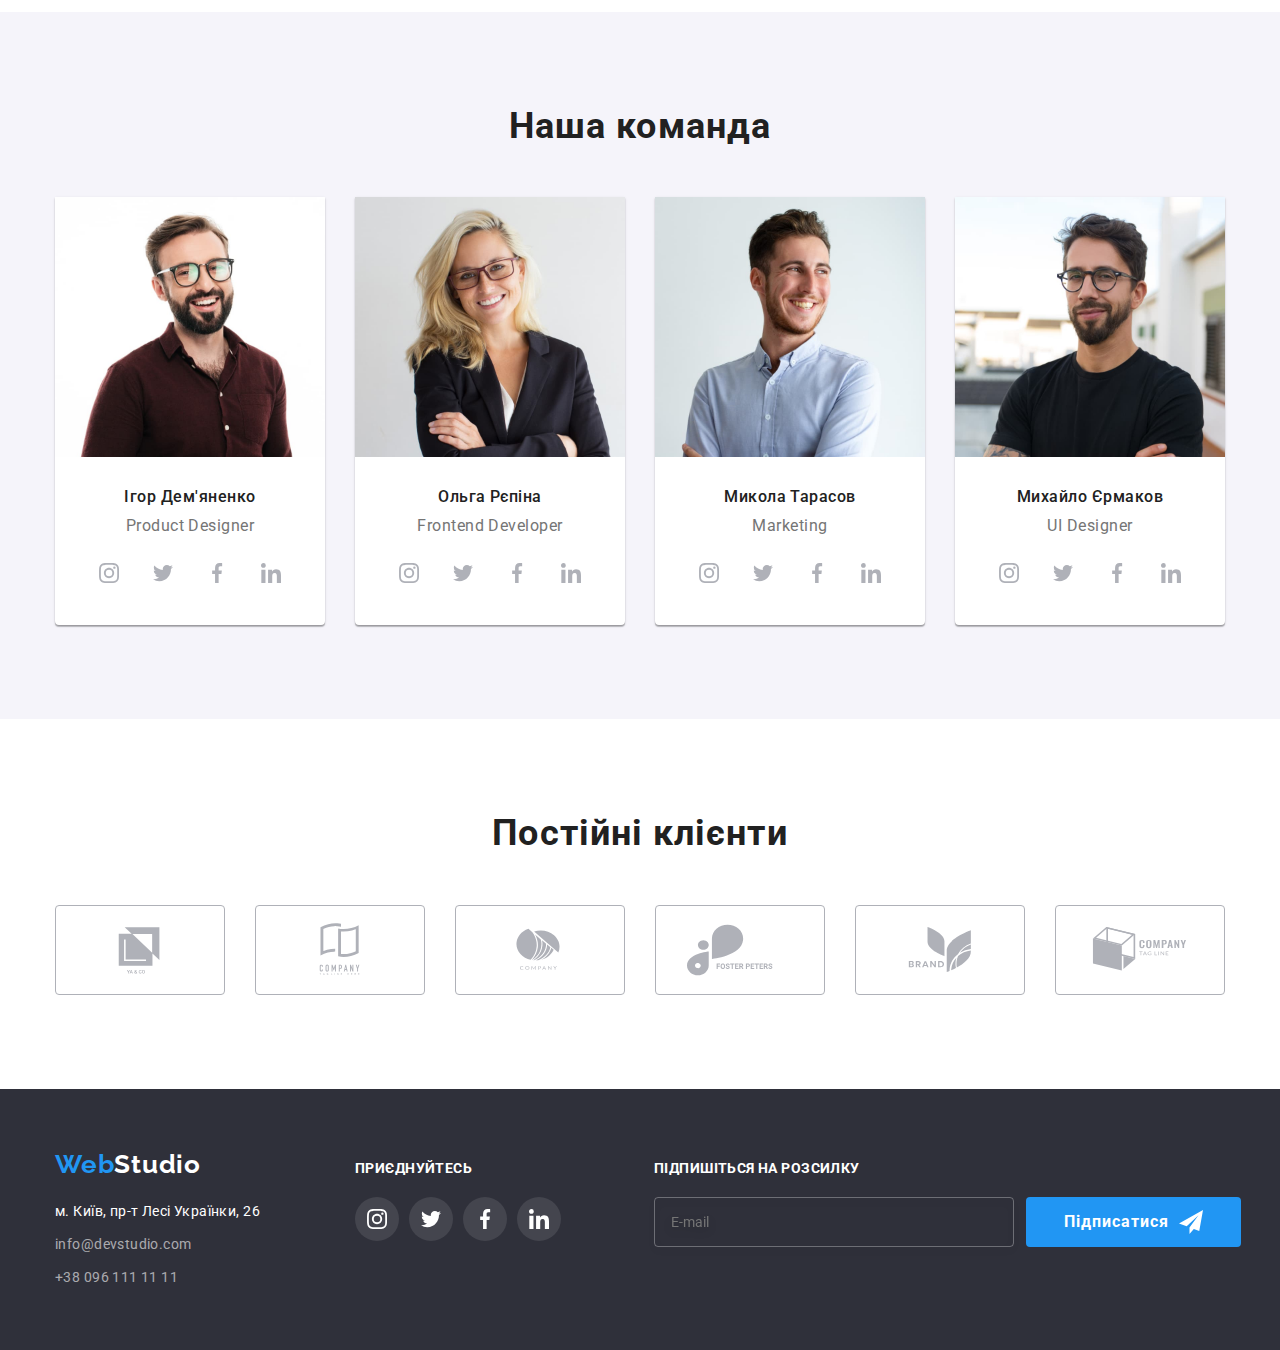
==== commit 4f111ece: "Add styles" ====
--- a/index.html
+++ b/index.html
@@ -346,10 +346,50 @@
       <div class="backdrop is-hidden" data-modal>
         <div class="modal">
           <button data-modal-close class="modal-button" type="button">
-            <svg class="modal-item" width="11" height="11">
+            <svg class="modal-item" width="30" height="30">
               <use href="./images/icons.svg#icon-close"></use>
             </svg>
           </button>
+          <form name="contact-form" autocomplete="on" novalidate>
+            <h1 class="form-title">Залиште свої дані, ми вам передзвонимо</h1>
+
+            <label class="form-label" for="name">Ім'я</label>
+            <div class="form-field">
+              <input class="form-input" type="text" id="name" />
+              <svg class="form-icon" width="18" height="18">
+                <use href="./images/icons.svg#icon-person"></use>
+              </svg>
+            </div>
+            <label class="form-label" for="tel">Телефон</label>
+            <div class="form-field">
+              <input class="form-input" type="tel" id="tel" />
+              <svg class="form-icon" width="18" height="18">
+                <use href="./images/icons.svg#icon-phone-black">\</use>
+              </svg>
+            </div>
+            <label class="form-label" for="mail">Пошта</label>
+            <div class="form-field">
+              <input class="form-input" type="email" id="mail" />
+              <svg class="form-icon" width="18" height="18">
+                <use href="./images/icons.svg#icon-email"></use>
+              </svg>
+            </div>
+            <label class="form-label" for="feedback">Коментар</label>
+            <textarea
+              class="form-textarea"
+              name="feedback"
+              id="feedback"
+              placeholder="Введіть текст"
+            ></textarea>
+            <div class="checkbox">
+              <input type="checkbox" name="terms-checkbox" id="terms-checkbox" />
+              <label class="form-label-terms" for="terms-checkbox"
+                >Погоджуюся з розсилкою та приймаю
+                <a class="checkbox-link" href="#">Умови договору</a></label
+              >
+            </div>
+            <button class="hero-button" type="submit">Відправити</button>
+          </form>
         </div>
       </div>
     </main>
@@ -413,6 +453,26 @@
             </li>
           </ul>
         </div>
+
+        <form class="mailing-form" name="mailing-form" autocomplete="on" novalidate>
+          <div class="mailing-box">
+            <label class="mailing-form-label" for="sign-up">Підпишіться на розсилку</label>
+            <input
+              class="mailing-form-input"
+              type="email"
+              id="sign-up"
+              name="email"
+              placeholder="E-mail"
+            />
+          </div>
+
+          <button class="hero-button mailing-button" type="submit">
+            Підписатися
+            <svg class="mailing-button-icon" width="24" height="24">
+              <use href="./images/icons.svg#icon-send"></use>
+            </svg>
+          </button>
+        </form>
       </div>
     </footer>
     <script src="./js/modal.js"></script>
--- a/css/styles.css
+++ b/css/styles.css
@@ -62,10 +62,6 @@
   padding-top: 94px;
   padding-bottom: 94px;
 }
-/* Section product */
-.section.product {
-  padding-top: 0;
-}
 /* Section title */
 .section-title {
   margin-bottom: 50px;
@@ -139,7 +135,7 @@
   content: '';
   position: absolute;
   left: 0;
-  bottom: 0;
+  bottom: -1px;
 
   display: block;
   width: 100%;
@@ -260,7 +256,8 @@
   background-color: var(--team-background-color);
 }
 .features-title,
-.social-title {
+.social-title,
+.mailing-form-label {
   margin-top: 0;
   margin-bottom: 10px;
   color: var(--title-text-color);
@@ -272,6 +269,9 @@
   text-transform: uppercase;
 }
 /* Section Product */
+.product-section {
+  padding-top: 0;
+}
 .product-section .list {
   display: flex;
   gap: 30px;
@@ -447,7 +447,8 @@
   transform: translateY(100%);
   transition: transform 250ms cubic-bezier(0.4, 0, 0.2, 1);
 }
-.portfolio-link:hover .card-text {
+.portfolio-link:hover .card-text,
+.portfolio-link:focus .card-text {
   transform: translateY(0);
 }
 /* Portfolio title */
@@ -521,6 +522,8 @@
   top: 50%;
   left: 50%;
   transform: translateX(-50%) translateY(-50%) scale(1);
+
+  padding: 40px;
 
   width: 530px;
   height: 580px;
@@ -539,14 +542,19 @@
   width: 30px;
   height: 30px;
 
+  display: flex;
+  justify-content: center;
+  align-items: center;
+
   background: transparent;
   border: 1px solid rgba(0, 0, 0, 0.1);
   border-radius: 50%;
   transition: fill 250ms cubic-bezier(0.4, 0, 0.2, 1);
+  cursor: pointer;
 }
 .modal-button:hover,
 .modal-button:focus {
-  fill: red;
+  fill: var(--accent-color);
 }
 /* footer */
 .footer {
@@ -559,6 +567,7 @@
   align-items: baseline;
   gap: 70px;
 }
+
 /* contacts in footer */
 .contacts {
   display: inline-block;
@@ -593,7 +602,8 @@
 .footer-item > a {
   width: 100%;
 }
-.social-title {
+.social-title,
+.mailing-form-label {
   margin-bottom: 20px;
   color: var(--primary-background-color);
 }
@@ -612,3 +622,110 @@
 .footer .social-link:focus {
   background-color: var(--accent-color);
 }
+.mailing-form {
+  display: flex;
+  align-items: flex-end;
+  gap: 12px;
+  margin-left: 23px;
+}
+.mailing-box {
+  display: flex;
+  flex-direction: column;
+}
+.mailing-form-input {
+  padding: 15px 16px;
+  width: 360px;
+  height: 50px;
+
+  background-color: transparent;
+  border: 1px solid rgba(255, 255, 255, 0.3);
+  filter: drop-shadow(0px 4px 4px rgba(0, 0, 0, 0.15));
+  border-radius: 4px;
+}
+.mailing-button {
+  gap: 10px;
+}
+.mailing-button-icon {
+  fill: var(--primary-background-color);
+}
+/* Style Form */
+textarea {
+  resize: none;
+}
+.form-title {
+  margin-bottom: 12px;
+
+  font-weight: 700;
+  font-size: 20px;
+  line-height: 1.15;
+  text-align: center;
+  letter-spacing: 0.03em;
+  color: var(--title-text-color);
+}
+.form-label {
+  margin-bottom: 4px;
+
+  font-size: 12px;
+  line-height: 1.1666;
+  letter-spacing: 0.01em;
+}
+.form-field {
+  position: relative;
+  margin-bottom: 10px;
+  fill: var(--title-text-color);
+}
+.form-input {
+  padding: 0 12px 0 40px;
+  height: 40px;
+  width: 100%;
+
+  border: 1px solid rgba(33, 33, 33, 0.2);
+  border-radius: 4px;
+  transition: border-color 250ms cubic-bezier(0.4, 0, 0.2, 1);
+}
+.form-input:focus {
+  border-color: var(--accent-color);
+  outline: none;
+}
+.form-input:focus + .form-icon {
+  fill: var(--accent-color);
+}
+.form-icon {
+  position: absolute;
+
+  top: 50%;
+  left: 12px;
+  transform: translateY(-50%);
+  transition: fill 250ms cubic-bezier(0.4, 0, 0.2, 1);
+}
+
+.form-textarea {
+  margin-bottom: 20px;
+  padding: 12px 16px;
+  width: 100%;
+  height: 120px;
+
+  border: 1px solid rgba(33, 33, 33, 0.2);
+  border-radius: 4px;
+  transition: border-color 250ms cubic-bezier(0.4, 0, 0.2, 1);
+}
+.form-textarea:focus {
+  border-color: var(--accent-color);
+  outline: none;
+}
+.form-textarea::placeholder {
+  font-size: 12px;
+  line-height: 1.166;
+  letter-spacing: 0.01em;
+  color: rgba(117, 117, 117, 0.5);
+}
+.form-label-terms {
+  line-height: 1.714;
+  letter-spacing: 0.03em;
+}
+.checkbox {
+  margin-bottom: 30px;
+}
+.checkbox-link {
+  color: var(--accent-color);
+}
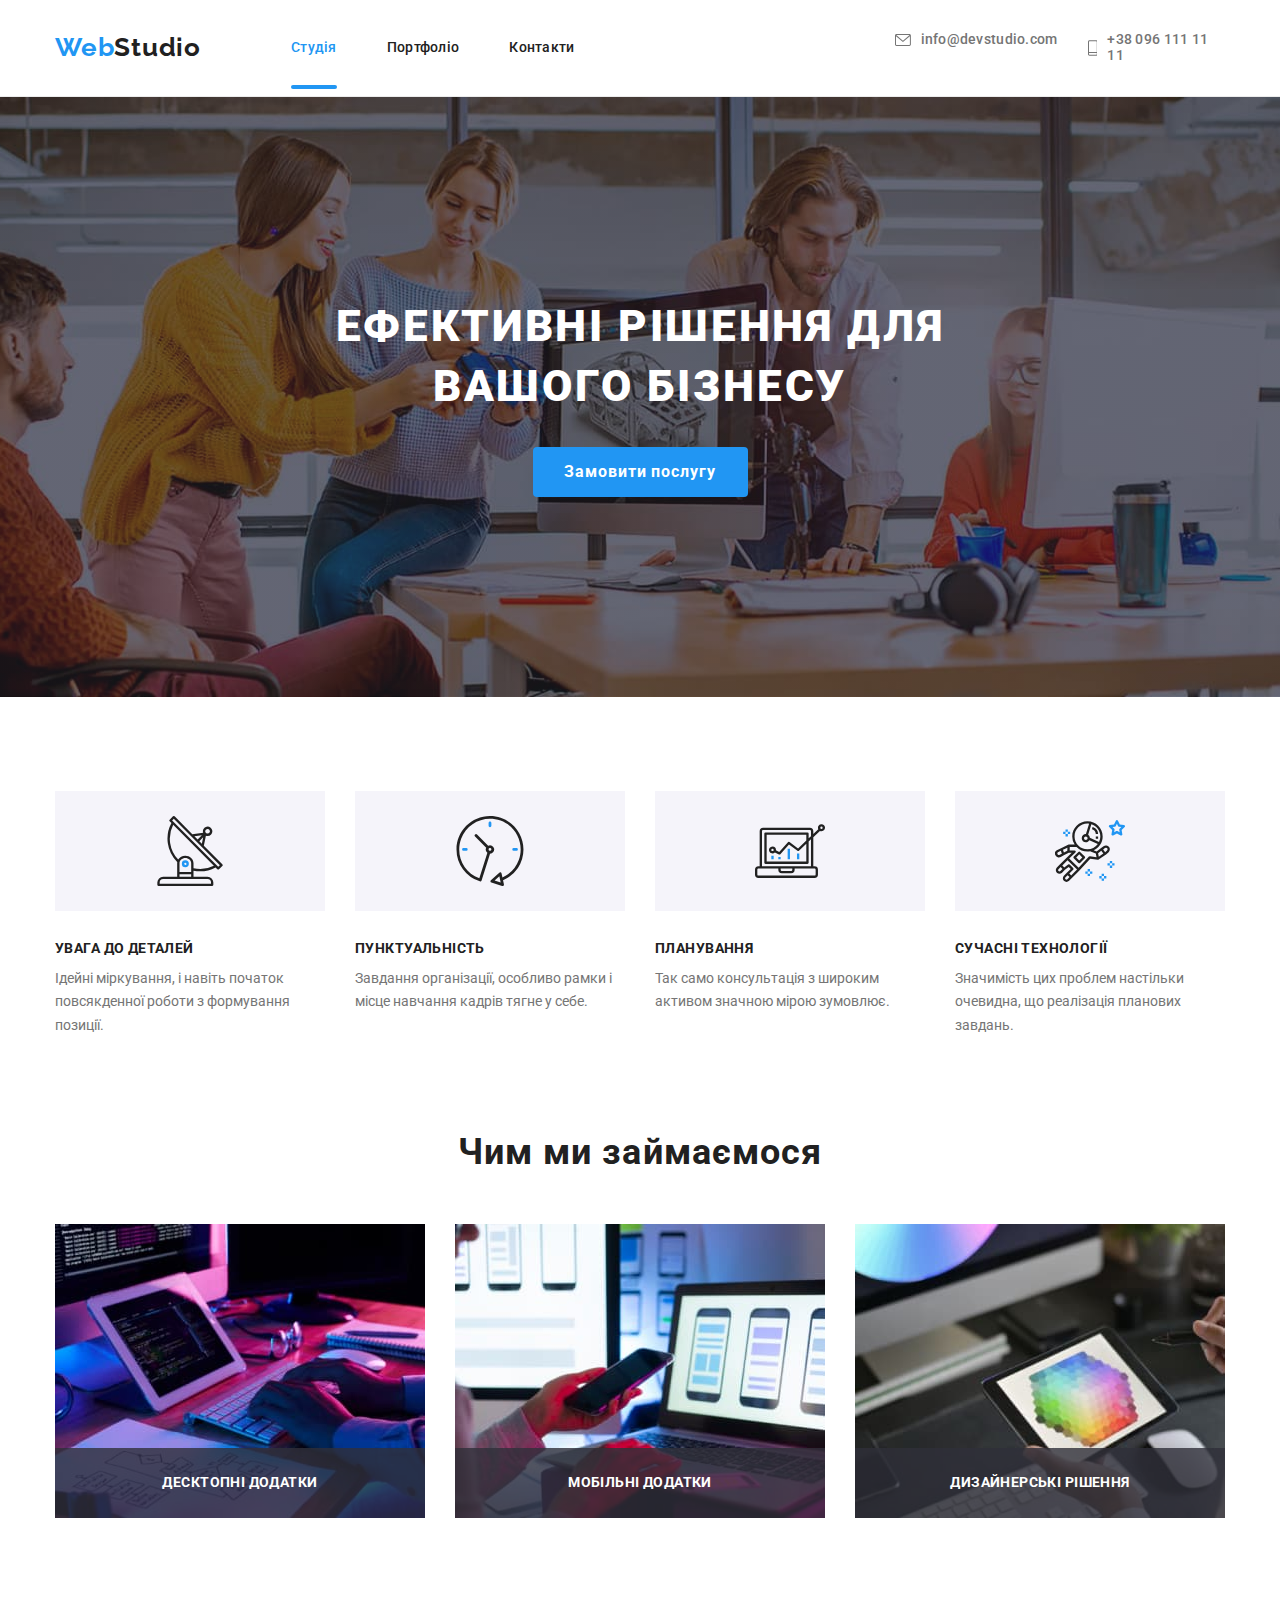
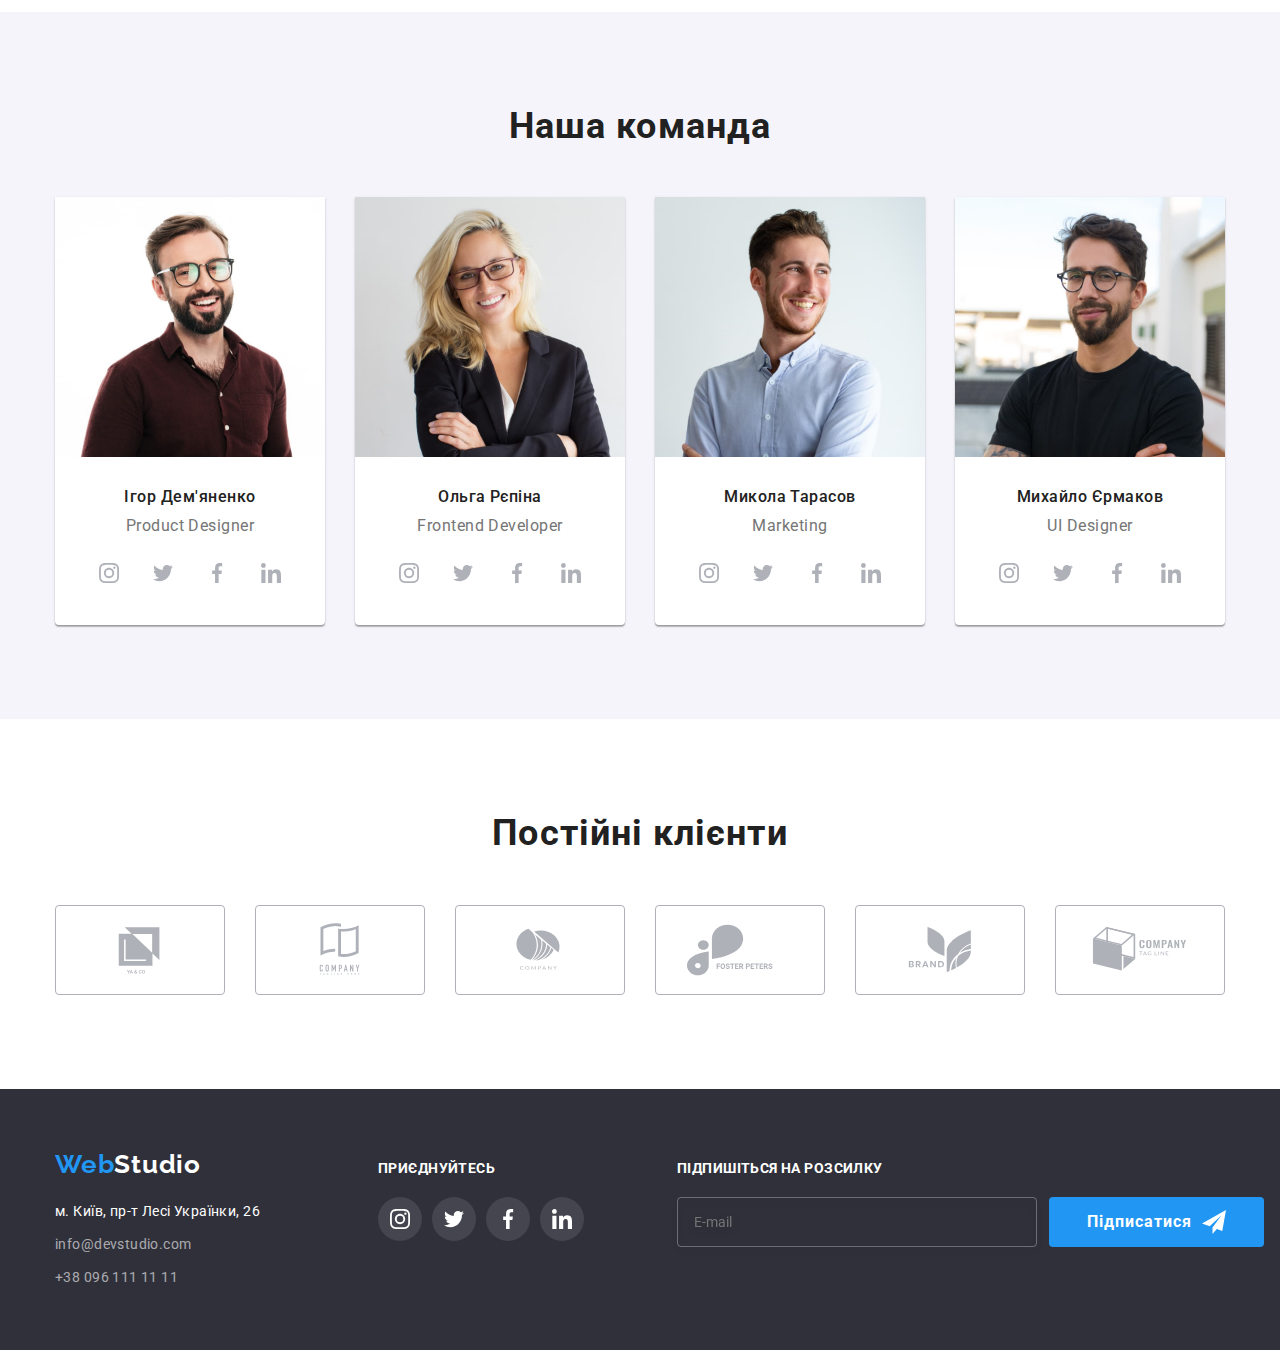
==== commit cf794505: "add styles" ====
--- a/index.html
+++ b/index.html
@@ -351,7 +351,7 @@
             </svg>
           </button>
           <form name="contact-form" autocomplete="on" novalidate>
-            <h1 class="form-title">Залиште свої дані, ми вам передзвонимо</h1>
+            <p class="form-title">Залиште свої дані, ми вам передзвонимо</p>
 
             <label class="form-label" for="name">Ім'я</label>
             <div class="form-field">
@@ -382,7 +382,12 @@
               placeholder="Введіть текст"
             ></textarea>
             <div class="checkbox">
-              <input type="checkbox" name="terms-checkbox" id="terms-checkbox" />
+              <input
+                class="visually-hidden"
+                type="checkbox"
+                name="terms-checkbox"
+                id="terms-checkbox"
+              />
               <label class="form-label-terms" for="terms-checkbox"
                 >Погоджуюся з розсилкою та приймаю
                 <a class="checkbox-link" href="#">Умови договору</a></label
--- a/css/styles.css
+++ b/css/styles.css
@@ -565,7 +565,7 @@
 .footer .container {
   display: flex;
   align-items: baseline;
-  gap: 70px;
+  gap: 93px;
 }
 
 /* contacts in footer */
@@ -626,7 +626,6 @@
   display: flex;
   align-items: flex-end;
   gap: 12px;
-  margin-left: 23px;
 }
 .mailing-box {
   display: flex;
@@ -663,6 +662,7 @@
   color: var(--title-text-color);
 }
 .form-label {
+  display: block;
   margin-bottom: 4px;
 
   font-size: 12px;
@@ -675,6 +675,7 @@
   fill: var(--title-text-color);
 }
 .form-input {
+  display: block;
   padding: 0 12px 0 40px;
   height: 40px;
   width: 100%;
@@ -685,7 +686,6 @@
 }
 .form-input:focus {
   border-color: var(--accent-color);
-  outline: none;
 }
 .form-input:focus + .form-icon {
   fill: var(--accent-color);
@@ -697,9 +697,11 @@
   left: 12px;
   transform: translateY(-50%);
   transition: fill 250ms cubic-bezier(0.4, 0, 0.2, 1);
+  pointer-events: none;
 }
 
 .form-textarea {
+  display: block;
   margin-bottom: 20px;
   padding: 12px 16px;
   width: 100%;
@@ -711,7 +713,6 @@
 }
 .form-textarea:focus {
   border-color: var(--accent-color);
-  outline: none;
 }
 .form-textarea::placeholder {
   font-size: 12px;
@@ -722,6 +723,7 @@
 .form-label-terms {
   line-height: 1.714;
   letter-spacing: 0.03em;
+  user-select: none;
 }
 .checkbox {
   margin-bottom: 30px;
